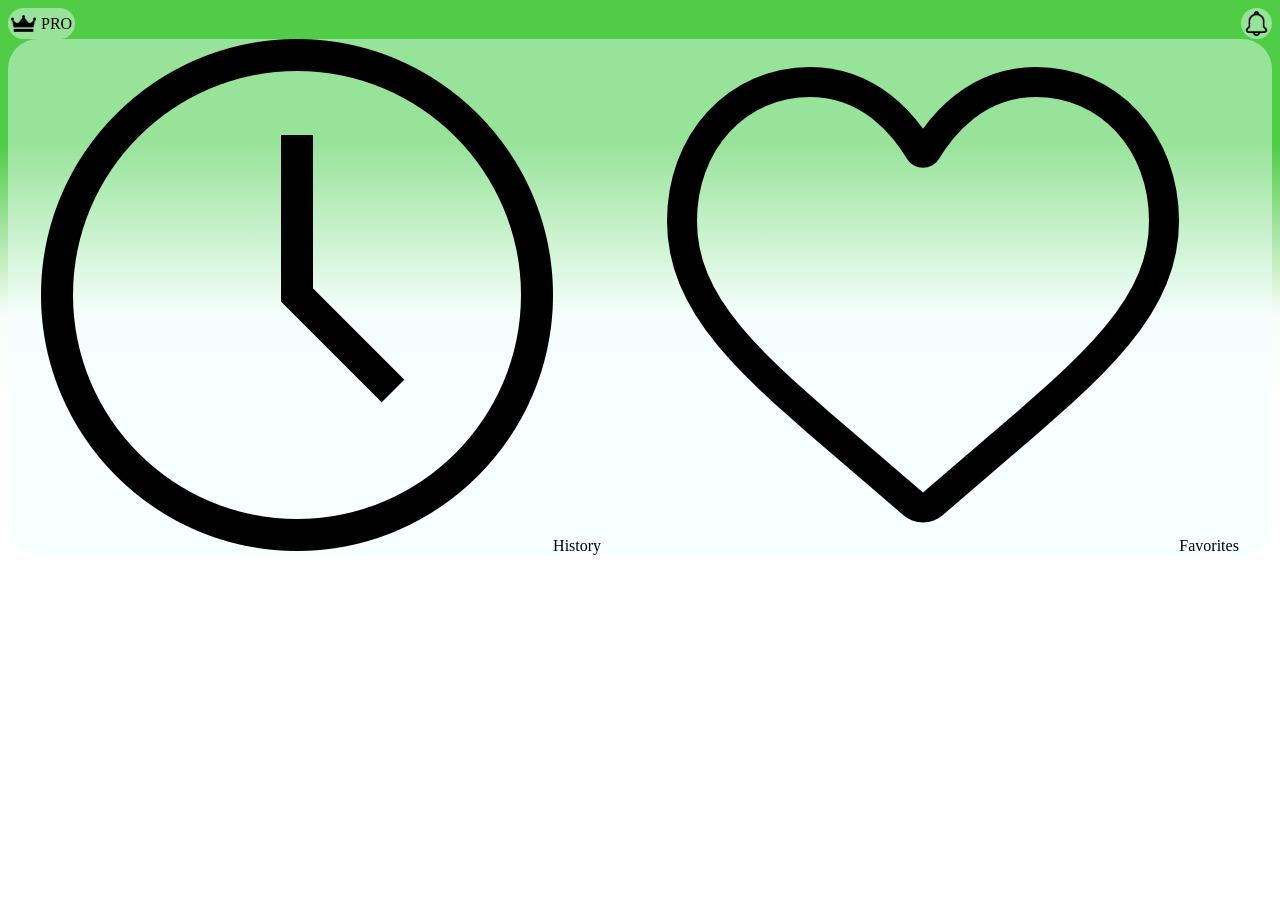
==== index.html @ c2fe0340 "everything" ====
<html lang="nb">
  <head>
    <meta charset="UTF-8" />
    <meta name="viewport" content="width=device-width, initial-scale=1.0" />
    <title>Scanner Landing Page</title>
    <link rel="stylesheet" href="./css/style.css" />
  </head>
  <body class="Gradient">
    <div class="NavBar">
      <div class="NavElement"><img src="./img/crown.png" alt="crown" /> <p>PRO</p></div>
      <div class="NavElement"><img src="./img/bell.png" alt="bell" /></div>
    </div>
    
    <div class="Toggles">
        <div class="History"><img src="./img/clock.png" alt="clock">History</div>
        <div class="Favorites"><img src="./img/heart.png" alt="heart">Favorites</div>
    </div>
  </body>
</html>
---- css/style.css ----
.Gradient {
  background: #50cc47;
  background: linear-gradient(
    180deg,
    rgba(80, 204, 71, 1) 0%,
    rgba(80, 204, 71, 1) 16%,
    rgba(80, 204, 71, 0.04) 35%,
    rgba(80, 204, 71, 0) 46%
  );
}

.Toggles {
    display: flex;
    justify-content: space-around;
    background-color: rgba(240, 255, 255, 0.45);
    border-radius: 30px;
}

.NavBar {
  display: flex;
  justify-content: space-between;
}

.NavElement {
    gap: 5px;
    padding: 3px;
    display: flex;
    align-items: center;
    border-radius: 20px;
    column-gap: 5px;
    border: 1px, black;
    background-color: rgba(240, 255, 255, 0.45);
}

.NavElement p {
    margin: 0;
}

.NavElement img {
    width: 25px;
}

@media screen and (max-width: 440px) {
}
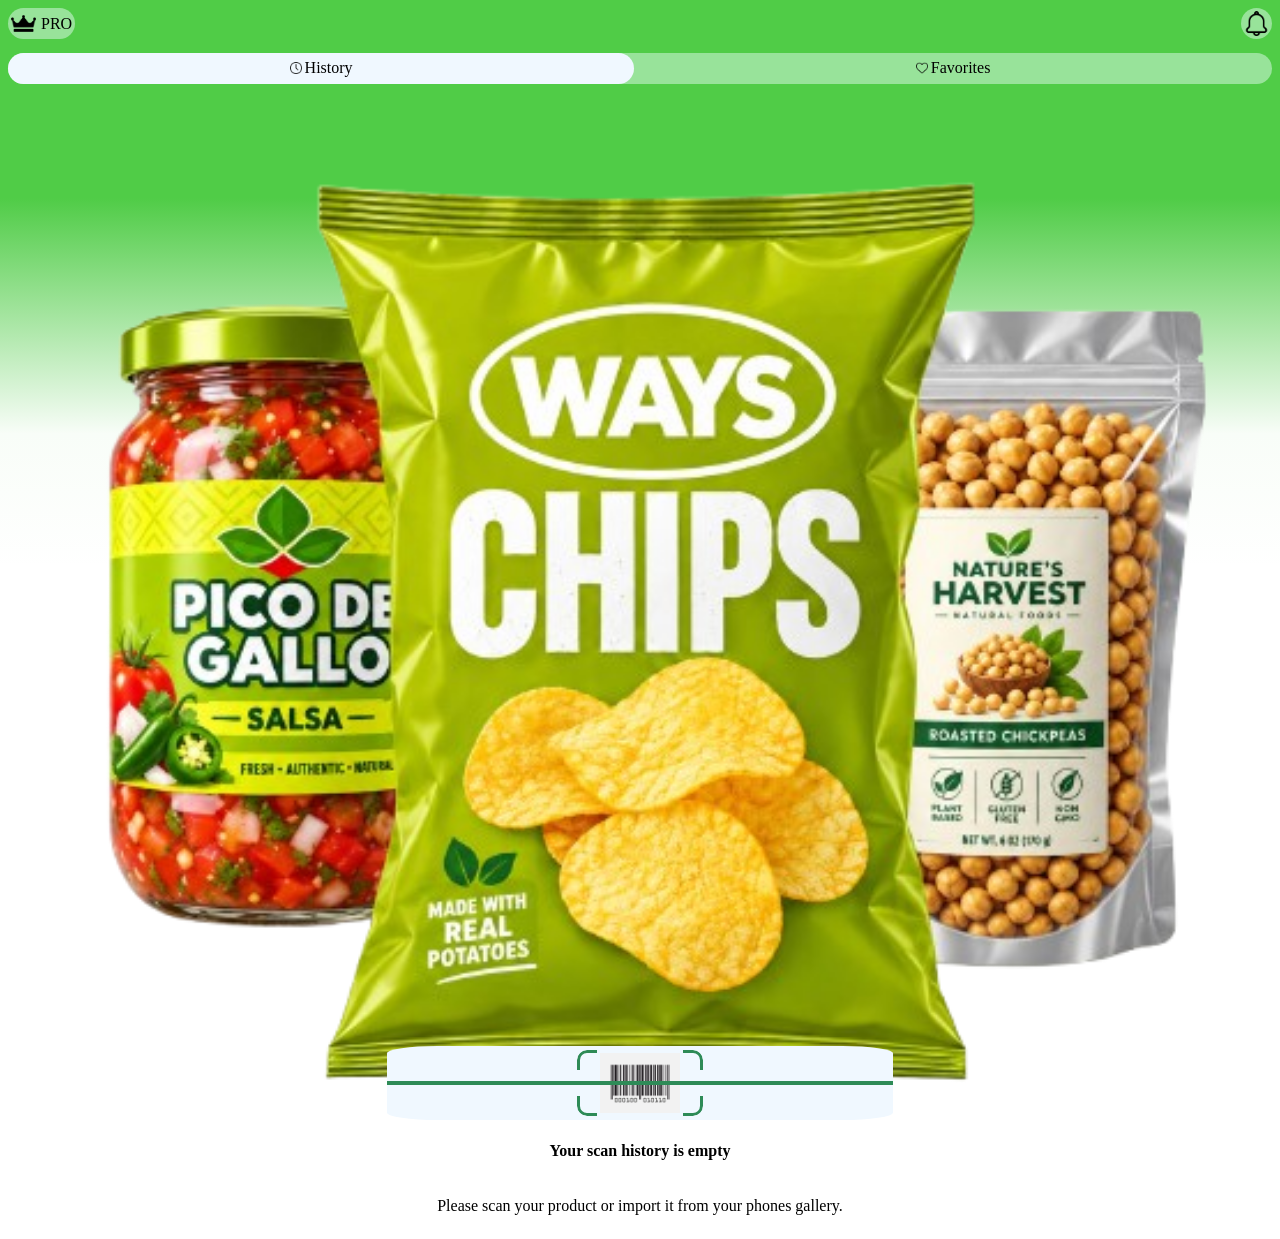
==== commit d9770971: "feat: barcode, main pic, navbar" ====
--- a/index.html
+++ b/index.html
@@ -7,13 +7,34 @@
   </head>
   <body class="Gradient">
     <div class="NavBar">
-      <div class="NavElement"><img src="./img/crown.png" alt="crown" /> <p>PRO</p></div>
+      <div class="NavElement">
+        <img src="./img/crown.png" alt="crown" />
+        <p>PRO</p>
+      </div>
       <div class="NavElement"><img src="./img/bell.png" alt="bell" /></div>
     </div>
-    
+
     <div class="Toggles">
-        <div class="History"><img src="./img/clock.png" alt="clock">History</div>
-        <div class="Favorites"><img src="./img/heart.png" alt="heart">Favorites</div>
+      <div class="History">
+        <img src="./img/clock.png" alt="clock" />
+        <p>History</p>
+      </div>
+      <div class="Favorites">
+        <img src="./img/heart.png" alt="heart" />
+        <p>Favorites</p>
+      </div>
+    </div>
+
+    <div class="YummyPicture">
+      <img src="./img/chips.png" alt="chips" />
+      <div class="Barcode"><img src="./img/barcode.png" alt="barcode" /></div>
+    </div>
+
+    <div class="InfoBox">
+      <div class="Info">
+        <h4>Your scan history is empty</h4>
+        <p>Please scan your product or import it from your phones gallery.</p>
+      </div>
     </div>
   </body>
 </html>
--- a/css/style.css
+++ b/css/style.css
@@ -1,20 +1,23 @@
 .Gradient {
-  background: #50cc47;
-  background: linear-gradient(
-    180deg,
-    rgba(80, 204, 71, 1) 0%,
-    rgba(80, 204, 71, 1) 16%,
-    rgba(80, 204, 71, 0.04) 35%,
-    rgba(80, 204, 71, 0) 46%
-  );
+    background: #50cc47;
+    background: linear-gradient(
+        180deg,
+        rgba(80, 204, 71, 1) 0%,
+        rgba(80, 204, 71, 1) 16%,
+        rgba(80, 204, 71, 0.04) 35%,
+        rgba(80, 204, 71, 0) 46%
+    );
 }
 
 .Toggles {
+    margin-top: 14px;
     display: flex;
     justify-content: space-around;
     background-color: rgba(240, 255, 255, 0.45);
     border-radius: 30px;
+    height: 3.5%;
 }
+
 
 .NavBar {
   display: flex;
@@ -32,13 +35,106 @@
     background-color: rgba(240, 255, 255, 0.45);
 }
 
+.History {
+    display: flex;
+    justify-content: center;
+    align-items: center;
+    gap: 3px;
+    background-color: aliceblue;
+    border-radius: 30px;
+    flex-grow: 1;
+}
+
+.Barcode {
+    display: flex;
+    justify-content: center;
+    background-color: aliceblue;
+    border-radius: 10%;
+    position: relative;
+    margin-top: -100px;
+    z-index: 2;
+    width: 40%;
+    padding-top: 4px;
+    padding-bottom: 4px;
+}
+
+.Favorites {
+    display: flex;
+    justify-content: center;
+    align-items: center;
+    gap: 3px;
+    flex-grow: 1;
+}
+
+.InfoBox {
+    display: flex;
+    flex-direction: column;
+    align-items: center;
+}
+
+.Info {
+    display: flex;
+    flex-direction: column;
+    align-items: center;
+    width: 60%;
+}
+
 .NavElement p {
     margin: 0;
 }
 
+.Favorites img, .History img { 
+    object-fit: contain;
+    width: 12px;
+}
 .NavElement img {
     width: 25px;
 }
 
+.YummyPicture {
+    margin-top: 13px;
+    display: flex;
+    align-items: center;
+    flex-direction: column;
+}
+
+.YummyPicture img {
+    object-fit: contain;
+    width: 100%;
+}
+
+/* Source: https://css-shape.com/corner-only/ */
+/* Jeg hadde tenkt å bare ta skjermbilde av barcoden */
+.Barcode img {
+    display: block;
+    padding-left: 20px;
+    padding-right: 20px;
+    height: 60px;
+    width: 80px;
+    --s: 20px; /* size of the corners */
+    border: 3px, rgb(46, 139, 87), solid;
+    border-radius: 10px;
+    background: #f2f2f2 content-box;
+    mask: 
+        conic-gradient(#000 0 0) content-box,
+        conic-gradient(at var(--s) var(--s),#0000 75%,#000 0) 
+        0 0/calc(100% - var(--s)) calc(100% - var(--s));
+}
+
+/* After er bra når du skal adde styling til et element uten å lage en HTML element */
+.Barcode::after {
+  content: "";
+  position: absolute;
+  top: 50%;
+  left: 0;
+  width: 100%;
+  height: 4px;
+  background-color: rgb(46, 139, 87);
+  transform: translateY(-50%);
+  transform-origin: center;
+  pointer-events: none; 
+}
+
+
 @media screen and (max-width: 440px) {
 }
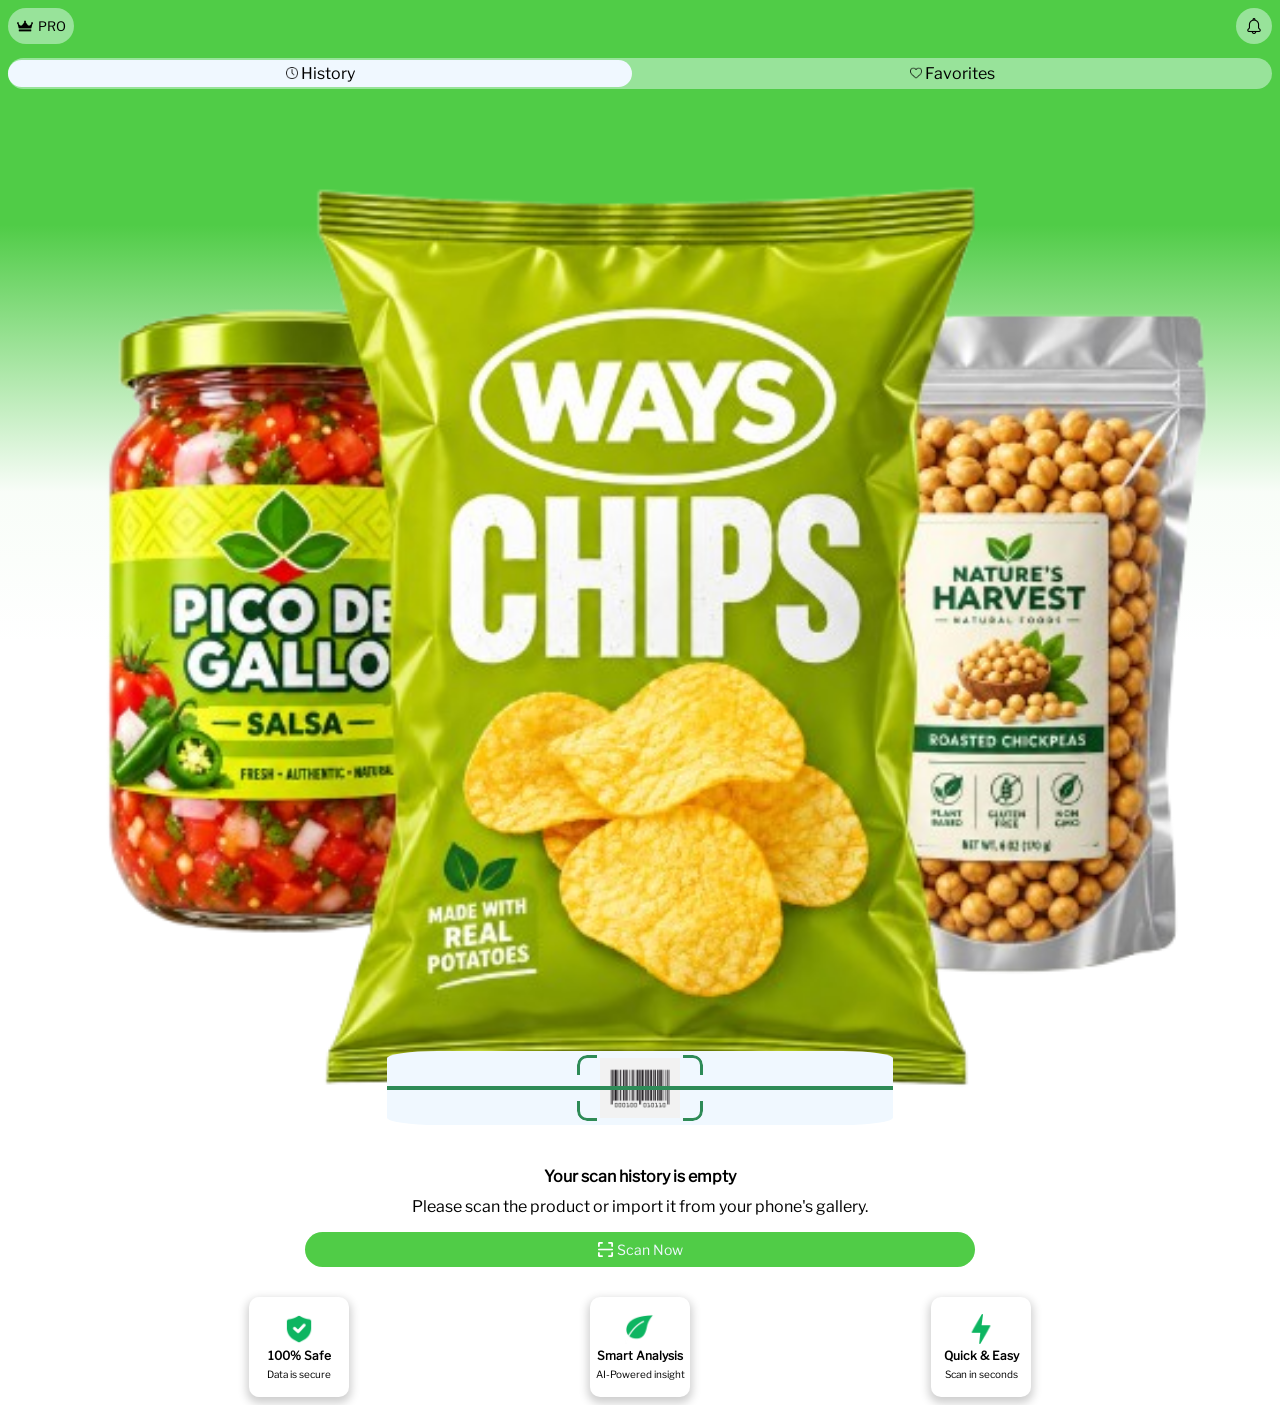
==== commit d41ab12b: "feat: font, cornerbox, cards, scan" ====
--- a/index.html
+++ b/index.html
@@ -11,7 +11,7 @@
         <img src="./img/crown.png" alt="crown" />
         <p>PRO</p>
       </div>
-      <div class="NavElement"><img src="./img/bell.png" alt="bell" /></div>
+      <div class="BellIcon"><img src="./img/bell.png" alt="bell" /></div>
     </div>
 
     <div class="Toggles">
@@ -33,8 +33,30 @@
     <div class="InfoBox">
       <div class="Info">
         <h4>Your scan history is empty</h4>
-        <p>Please scan your product or import it from your phones gallery.</p>
+        <p>Please scan the product or import it from your phone's gallery.</p>
+      </div>
+
+      <div class="ScanBox">
+        <img src="./img/scan.png" alt="">
+        <p>Scan Now</p>
       </div>
     </div>
+          <div class="CardContainer">
+            <div class="Card">
+                <img src="./img/insurance.png" alt="">
+                <h3>100% Safe</h3>
+                <p>Data is secure</p>
+            </div>
+            <div class="Card">
+                <img src="./img/leaf.png" alt="">
+                <h3>Smart Analysis</h3>
+                <p>AI-Powered insight</p>
+            </div>
+            <div class="Card">
+                <img src="./img/flash.png" alt="">
+                <h3>Quick & Easy</h3>
+                <p>Scan in seconds</p>
+            </div>
+      </div>
   </body>
 </html>
--- a/css/style.css
+++ b/css/style.css
@@ -13,6 +13,7 @@
     margin-top: 14px;
     display: flex;
     justify-content: space-around;
+    align-items: center;
     background-color: rgba(240, 255, 255, 0.45);
     border-radius: 30px;
     height: 3.5%;
@@ -27,15 +28,30 @@
 .NavElement {
     gap: 5px;
     padding: 3px;
-    display: flex;
+    height: 30px;
+    width: 60px;
+    display: flex;
+    justify-content: center;
     align-items: center;
     border-radius: 20px;
-    column-gap: 5px;
     border: 1px, black;
     background-color: rgba(240, 255, 255, 0.45);
 }
 
+.BellIcon {
+    gap: 5px;
+    padding: 3px;
+    display: flex;
+    justify-content: center;
+    width: 30px;
+    height: 30px;
+    border-radius: 20px;
+    border: 1px, black;
+    background-color: rgba(240, 255, 255, 0.45);
+}
+
 .History {
+    height: 90%;
     display: flex;
     justify-content: center;
     align-items: center;
@@ -62,11 +78,13 @@
     display: flex;
     justify-content: center;
     align-items: center;
+    height: 90%;
     gap: 3px;
     flex-grow: 1;
 }
 
 .InfoBox {
+    margin-top: 20px;
     display: flex;
     flex-direction: column;
     align-items: center;
@@ -76,19 +94,68 @@
     display: flex;
     flex-direction: column;
     align-items: center;
-    width: 60%;
+    width: 70%;
+}
+
+.CardContainer {
+    margin-top: 30px;
+    display: flex;
+    justify-content: space-evenly;
+}
+
+.Card {
+    display: flex;
+    justify-content: center;
+    align-items: center;
+    flex-direction: column;
+    gap: 4.5px;
+    width: 100px;
+    height: 100px;
+    border-radius: 10px;
+    background-color: #ffffff;
+    box-shadow: 0px 4px 10px 2px rgba(0, 0, 0, 0.2);
+}
+
+.Card img {
+    width: 30px;
+    object-fit: contain;
+}
+
+.Card h3 {
+    font-size: 12px;
+    margin: 0;
+}
+
+.Card p {
+    margin: 0;
+    font-size: 10px;
+}
+
+.info p {
+    margin-top: -10px;
+    text-align: center;
+}
+
+.Favorites img, .History img { 
+    object-fit: contain;
+    width: 12px;
+}
+
+.Favorites p, .History p { 
+    font-weight: 500;
+}
+.NavElement img {
+    width: 16px;
+    object-fit: contain;
 }
 
 .NavElement p {
-    margin: 0;
-}
-
-.Favorites img, .History img { 
-    object-fit: contain;
-    width: 12px;
-}
-.NavElement img {
-    width: 25px;
+    font-size: 13px;
+}
+
+.BellIcon img {
+    width: 16px;
+    object-fit: contain;
 }
 
 .YummyPicture {
@@ -102,6 +169,28 @@
     object-fit: contain;
     width: 100%;
 }
+
+.ScanBox {
+    display: flex;
+    justify-content: center;
+    align-items: center;
+    gap: 3px;
+    width: 53%;
+    background-color: #50cc47;
+    border-radius: 20px;
+    height: 35px;
+}
+
+.ScanBox p {
+    font-size: 14px;
+    color: aliceblue;
+}
+
+.ScanBox img {
+    object-fit: contain;
+    width: 17px;
+}
+
 
 /* Source: https://css-shape.com/corner-only/ */
 /* Jeg hadde tenkt å bare ta skjermbilde av barcoden */
@@ -135,6 +224,21 @@
   pointer-events: none; 
 }
 
-
+p {
+  font-family: "Libre Franklin";
+}
+
+h3,h4 {
+    font-family: "Libre Franklin";
+    font-weight: 700;
+}
 @media screen and (max-width: 440px) {
 }
+
+@font-face {
+  font-family: "Libre Franklin";
+  src: url("../font/LibreFranklin.ttf") format("truetype");
+  font-weight: normal;
+  font-style: normal;
+  font-display: swap;
+}
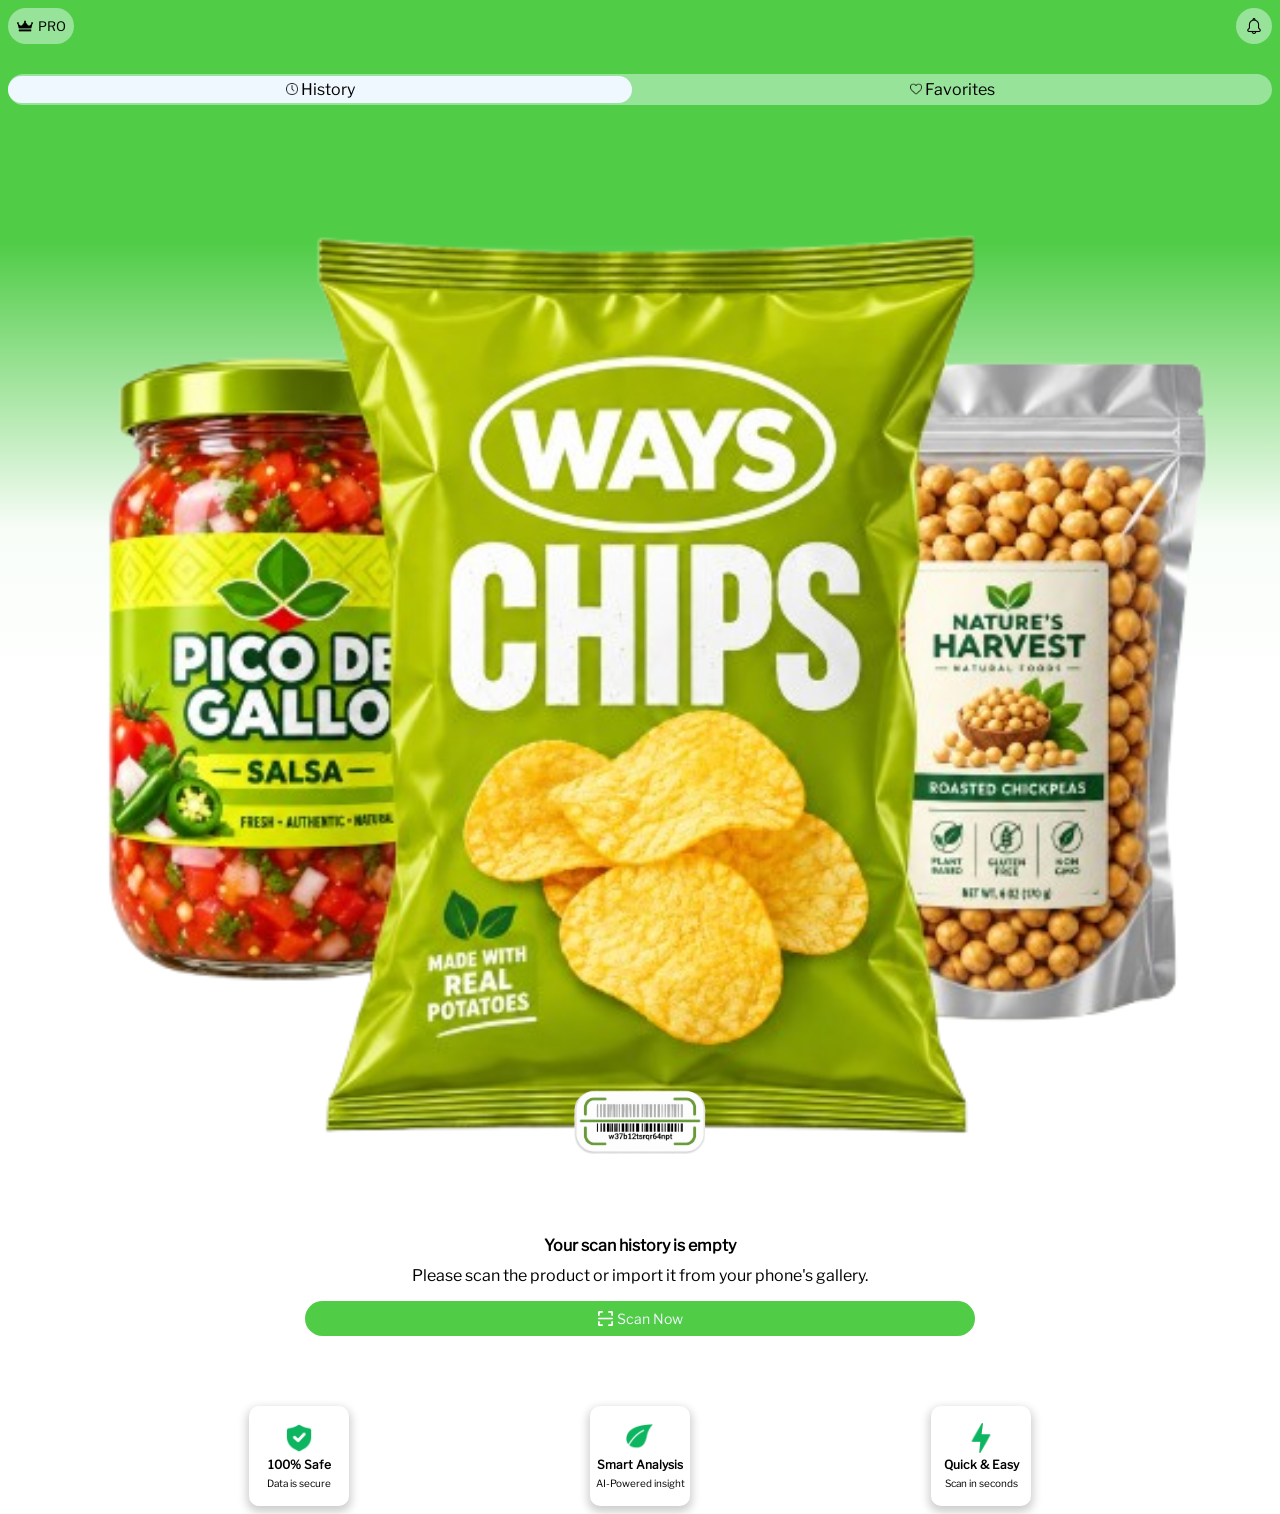
==== commit f7d3fcb9: "organize css" ====
--- a/index.html
+++ b/index.html
@@ -7,7 +7,7 @@
   </head>
   <body class="Gradient">
     <div class="NavBar">
-      <div class="NavElement">
+      <div class="Pro">
         <img src="./img/crown.png" alt="crown" />
         <p>PRO</p>
       </div>
--- a/css/style.css
+++ b/css/style.css
@@ -9,15 +9,6 @@
     );
 }
 
-.Toggles {
-    margin-top: 14px;
-    display: flex;
-    justify-content: space-around;
-    align-items: center;
-    background-color: rgba(240, 255, 255, 0.45);
-    border-radius: 30px;
-    height: 3.5%;
-}
 
 
 .NavBar {
@@ -25,7 +16,7 @@
   justify-content: space-between;
 }
 
-.NavElement {
+.Pro {
     gap: 5px;
     padding: 3px;
     height: 30px;
@@ -37,6 +28,13 @@
     border: 1px, black;
     background-color: rgba(240, 255, 255, 0.45);
 }
+.Pro img {
+    width: 16px;
+    object-fit: contain;
+}
+.Pro p {
+    font-size: 13px;
+}
 
 .BellIcon {
     gap: 5px;
@@ -50,41 +48,70 @@
     background-color: rgba(240, 255, 255, 0.45);
 }
 
+.BellIcon img {
+    width: 16px;
+    object-fit: contain;
+}
+
+.Toggles {
+    margin-top: 30px;
+    display: flex;
+    justify-content: space-around;
+    align-items: center;
+    background-color: rgba(240, 255, 255, 0.45);
+    border-radius: 30px;
+    height: 3.5%;
+}
+
+.History, .Favorites {
+    height: 90%;
+    display: flex;
+    justify-content: center;
+    align-items: center;
+    gap: 3px;
+    flex-grow: 1;
+}
+
+.Favorites img, .History img { 
+    object-fit: contain;
+    width: 12px;
+}
+
+.Favorites p, .History p { 
+    font-weight: 500;
+}
+
 .History {
-    height: 90%;
-    display: flex;
-    justify-content: center;
-    align-items: center;
-    gap: 3px;
     background-color: aliceblue;
     border-radius: 30px;
-    flex-grow: 1;
+}
+
+.YummyPicture {
+    margin-top: 45px;
+    display: flex;
+    align-items: center;
+    flex-direction: column;
+}
+
+.YummyPicture img {
+    object-fit: contain;
+    width: 100%;
 }
 
 .Barcode {
     display: flex;
     justify-content: center;
-    background-color: aliceblue;
-    border-radius: 10%;
-    position: relative;
-    margin-top: -100px;
+    margin-top: -120px;
     z-index: 2;
-    width: 40%;
-    padding-top: 4px;
-    padding-bottom: 4px;
-}
-
-.Favorites {
-    display: flex;
-    justify-content: center;
-    align-items: center;
-    height: 90%;
-    gap: 3px;
-    flex-grow: 1;
+}
+
+.Barcode img {
+    width: 170px;
+    object-fit: contain;
 }
 
 .InfoBox {
-    margin-top: 20px;
+    margin-top: 50px;
     display: flex;
     flex-direction: column;
     align-items: center;
@@ -97,8 +124,13 @@
     width: 70%;
 }
 
+.Info p {
+    margin-top: -10px;
+    text-align: center;
+}
+
 .CardContainer {
-    margin-top: 30px;
+    margin-top: 70px;
     display: flex;
     justify-content: space-evenly;
 }
@@ -131,43 +163,16 @@
     font-size: 10px;
 }
 
-.info p {
-    margin-top: -10px;
-    text-align: center;
-}
-
-.Favorites img, .History img { 
-    object-fit: contain;
-    width: 12px;
-}
-
-.Favorites p, .History p { 
-    font-weight: 500;
-}
-.NavElement img {
-    width: 16px;
-    object-fit: contain;
-}
-
-.NavElement p {
-    font-size: 13px;
-}
-
-.BellIcon img {
-    width: 16px;
-    object-fit: contain;
-}
-
-.YummyPicture {
-    margin-top: 13px;
-    display: flex;
-    align-items: center;
-    flex-direction: column;
-}
-
-.YummyPicture img {
-    object-fit: contain;
-    width: 100%;
+.ProductInfo {
+    display: flex;
+    justify-content: center;
+}
+
+.ProductBox {
+    height: 60px;
+    width: 200px;
+    border-radius: 10px;
+    background-color: rgba(240, 255, 255, 0.45);
 }
 
 .ScanBox {
@@ -192,37 +197,6 @@
 }
 
 
-/* Source: https://css-shape.com/corner-only/ */
-/* Jeg hadde tenkt å bare ta skjermbilde av barcoden */
-.Barcode img {
-    display: block;
-    padding-left: 20px;
-    padding-right: 20px;
-    height: 60px;
-    width: 80px;
-    --s: 20px; /* size of the corners */
-    border: 3px, rgb(46, 139, 87), solid;
-    border-radius: 10px;
-    background: #f2f2f2 content-box;
-    mask: 
-        conic-gradient(#000 0 0) content-box,
-        conic-gradient(at var(--s) var(--s),#0000 75%,#000 0) 
-        0 0/calc(100% - var(--s)) calc(100% - var(--s));
-}
-
-/* After er bra når du skal adde styling til et element uten å lage en HTML element */
-.Barcode::after {
-  content: "";
-  position: absolute;
-  top: 50%;
-  left: 0;
-  width: 100%;
-  height: 4px;
-  background-color: rgb(46, 139, 87);
-  transform: translateY(-50%);
-  transform-origin: center;
-  pointer-events: none; 
-}
 
 p {
   font-family: "Libre Franklin";
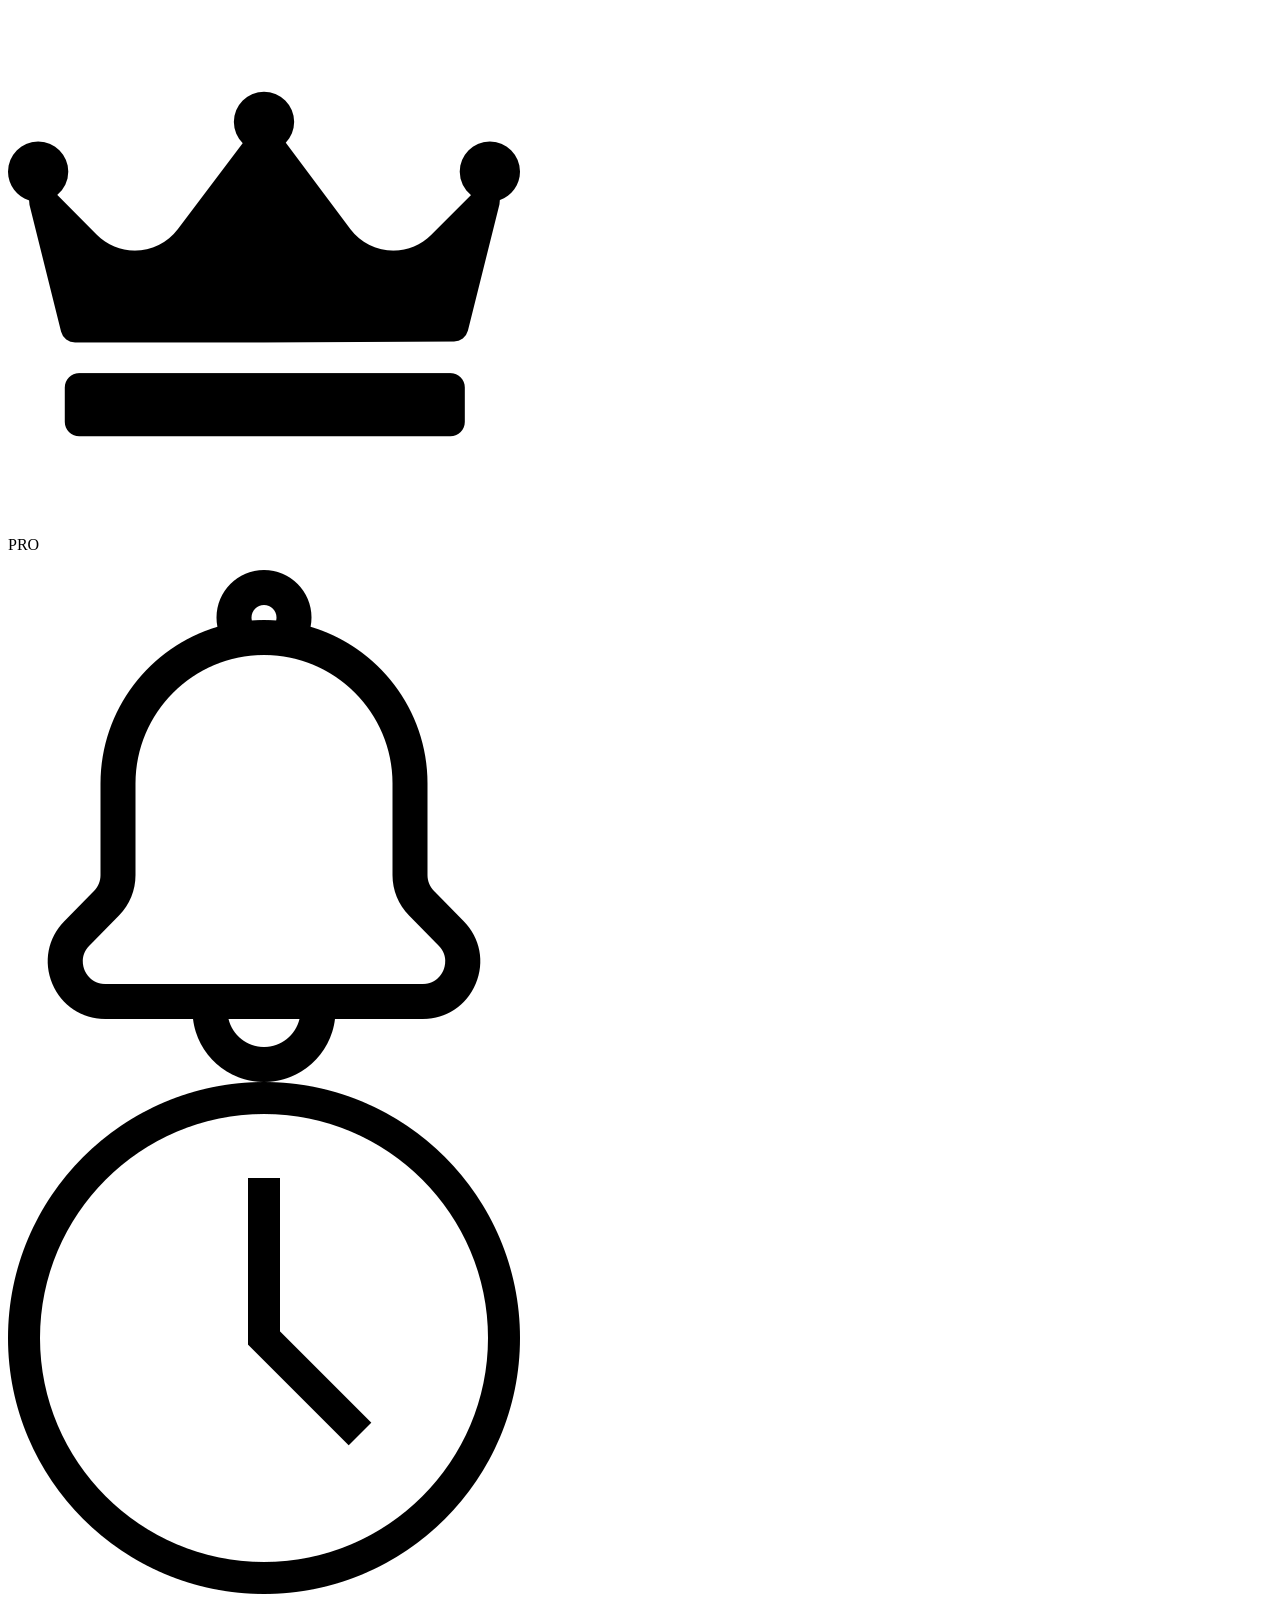
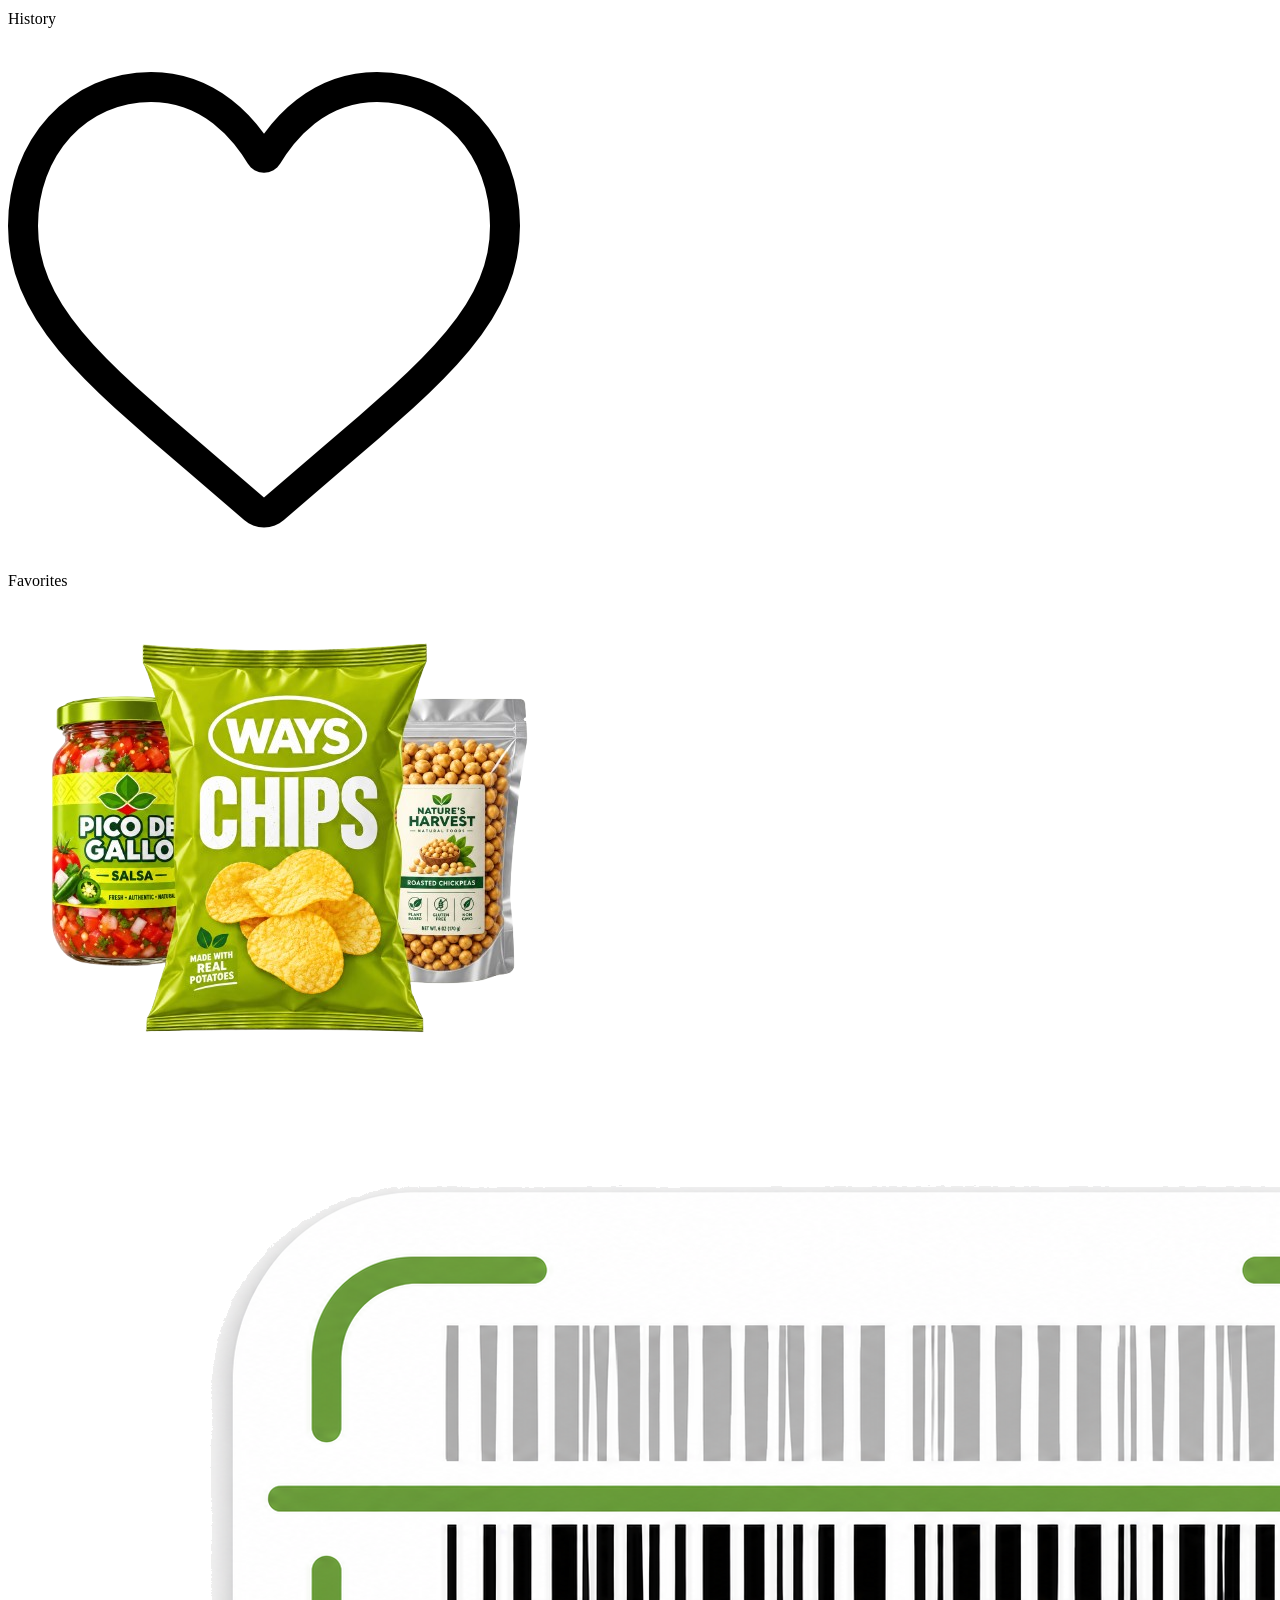
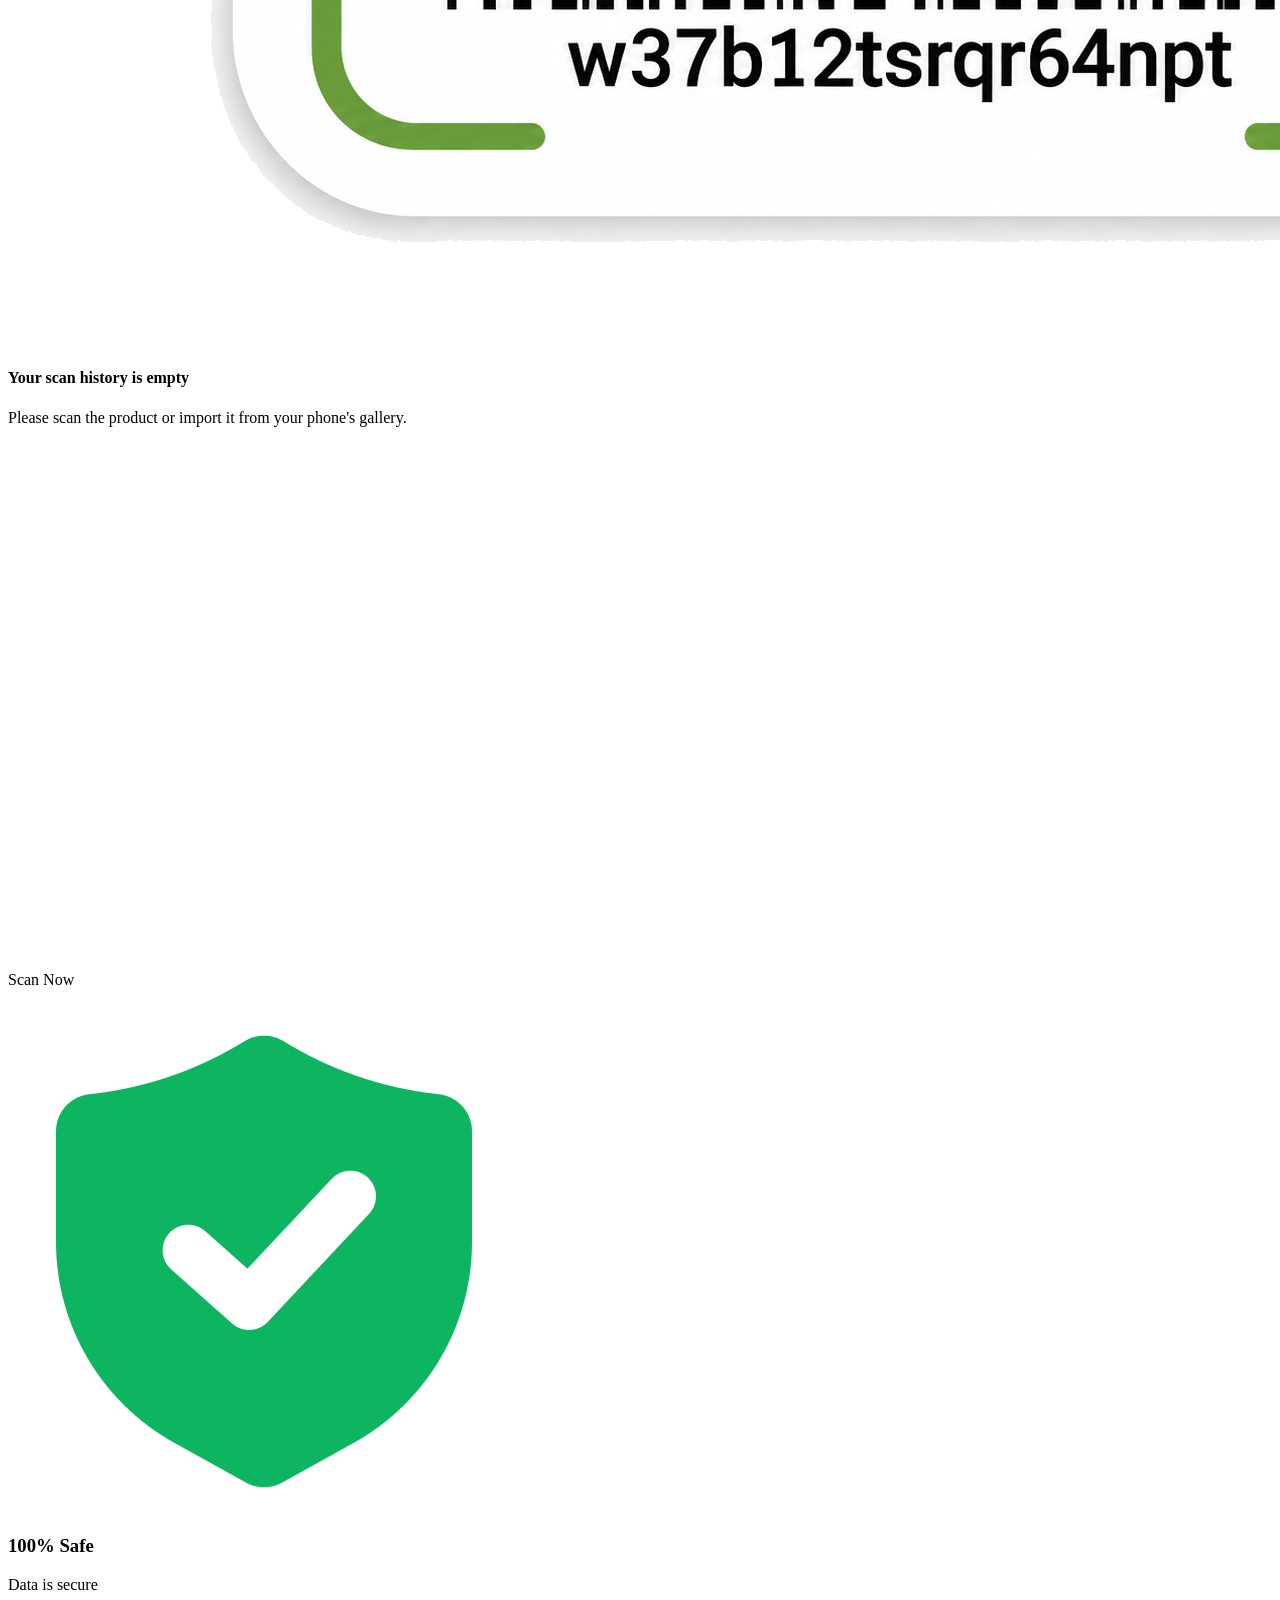
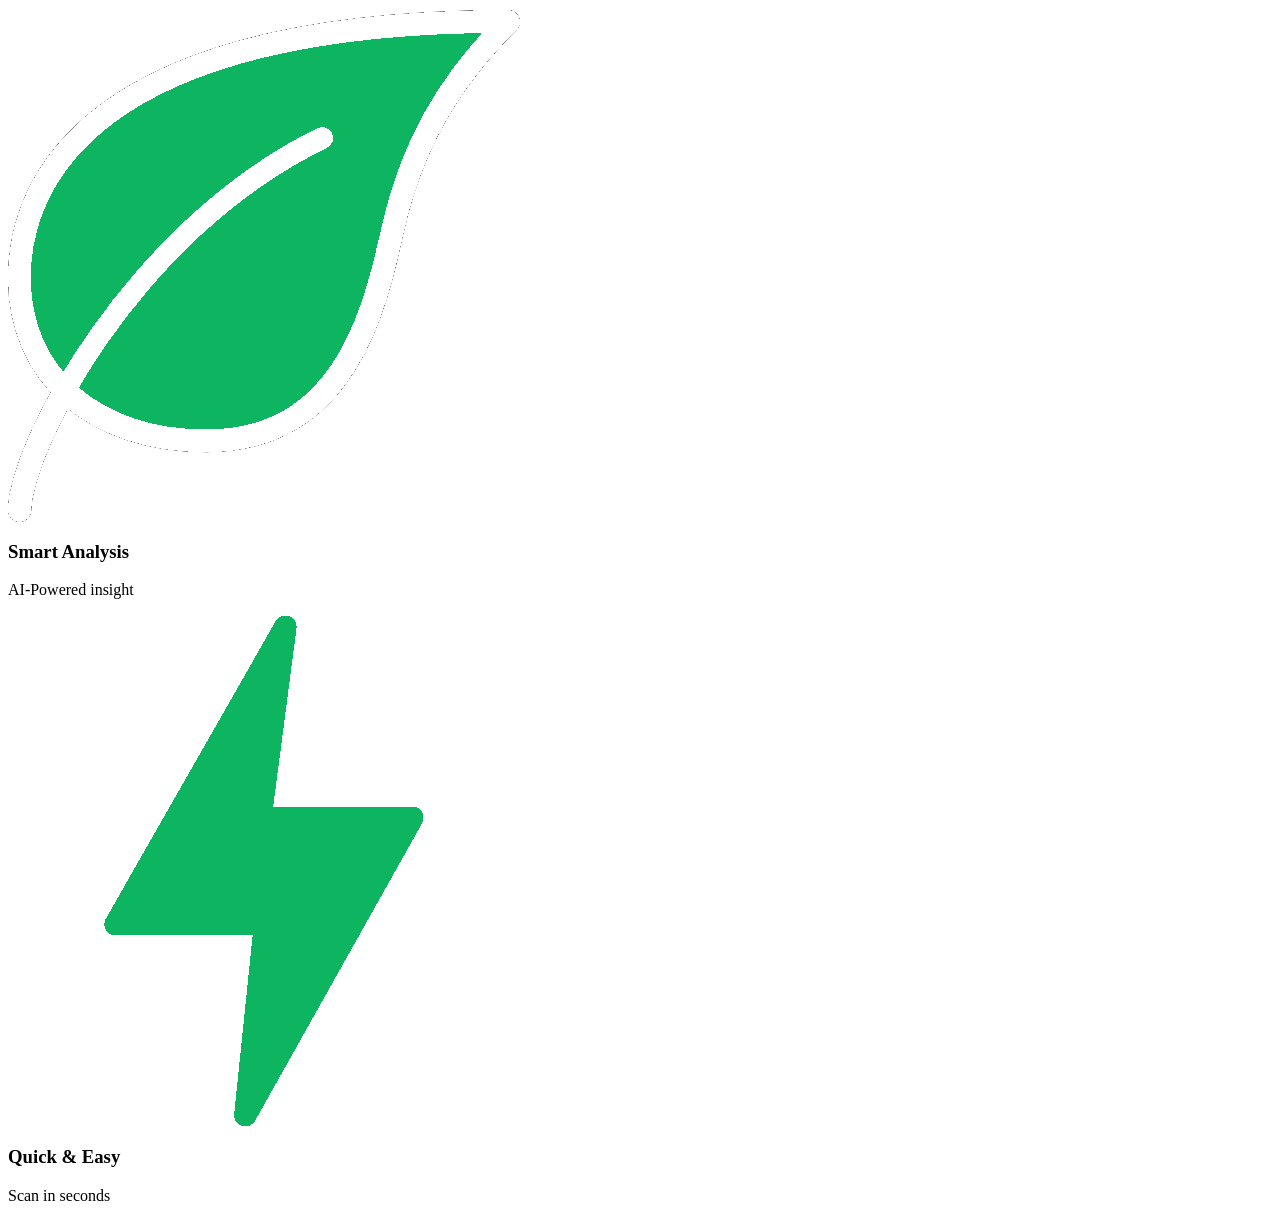
==== commit e36b17d0: "feat: second page" ====
--- a/index.html
+++ b/index.html
@@ -37,26 +37,26 @@
       </div>
 
       <div class="ScanBox">
-        <img src="./img/scan.png" alt="">
+        <img src="./img/scan.png" alt="" />
         <p>Scan Now</p>
       </div>
     </div>
-          <div class="CardContainer">
-            <div class="Card">
-                <img src="./img/insurance.png" alt="">
-                <h3>100% Safe</h3>
-                <p>Data is secure</p>
-            </div>
-            <div class="Card">
-                <img src="./img/leaf.png" alt="">
-                <h3>Smart Analysis</h3>
-                <p>AI-Powered insight</p>
-            </div>
-            <div class="Card">
-                <img src="./img/flash.png" alt="">
-                <h3>Quick & Easy</h3>
-                <p>Scan in seconds</p>
-            </div>
+    <div class="CardContainer">
+      <div class="Card">
+        <img src="./img/insurance.png" alt="" />
+        <h3>100% Safe</h3>
+        <p>Data is secure</p>
       </div>
+      <div class="Card">
+        <img src="./img/leaf.png" alt="" />
+        <h3>Smart Analysis</h3>
+        <p>AI-Powered insight</p>
+      </div>
+      <div class="Card">
+        <img src="./img/flash.png" alt="" />
+        <h3>Quick & Easy</h3>
+        <p>Scan in seconds</p>
+      </div>
+    </div>
   </body>
 </html>
--- a/css/style.css
+++ b/css/style.css
@@ -1,4 +1,6 @@
-.Gradient {
+
+@media screen and (max-width: 440px) {
+    .Gradient {
     background: #50cc47;
     background: linear-gradient(
         180deg,
@@ -68,22 +70,19 @@
     display: flex;
     justify-content: center;
     align-items: center;
-    gap: 3px;
+    gap: 7px;
     flex-grow: 1;
 }
 
-.Favorites img, .History img { 
-    object-fit: contain;
-    width: 12px;
-}
-
-.Favorites p, .History p { 
-    font-weight: 500;
-}
 
 .History {
     background-color: aliceblue;
     border-radius: 30px;
+}
+
+.History img, .Favorites img {
+    width: 17px;
+    object-fit: contain;
 }
 
 .YummyPicture {
@@ -163,16 +162,96 @@
     font-size: 10px;
 }
 
-.ProductInfo {
-    display: flex;
-    justify-content: center;
-}
-
-.ProductBox {
-    height: 60px;
-    width: 200px;
+.ProductContainer {
+    display: flex;
+    justify-content: center;
+}
+
+.ProductMain {
+    display: flex;
+    align-items: center;
+    height: 100px;
+    width: 310px;
     border-radius: 10px;
     background-color: rgba(240, 255, 255, 0.45);
+}
+
+.ProductImageContainer {
+    display: flex;
+    align-items: center;
+    justify-content: center;
+    flex-grow: 4;
+}
+
+.ProductInfoContainer {
+    display: flex;
+    flex-direction: column;
+    align-items: center;
+    flex-grow: 6;
+}
+
+.ProductTitle {
+    display: flex;
+    justify-content: center;
+}
+
+.ProductTitle p {
+    font-size: 15px;
+    font-weight: bold;
+}
+
+.ProductRatingMain {
+    width: 100%;
+    margin-left: 40px;
+    gap: 8px;
+    display: flex;
+    align-items: center;
+    justify-content: flex-start
+}
+
+.ProductRatingMain p {
+    margin: 0;
+    font-size: 15px;
+    font-weight: 700;
+    color: #FA3E00;
+}
+
+.ProductRating {
+    display: flex;
+    justify-content: center;
+    align-items: center;
+    background-color: #FA3E00;
+    width: 75px;
+    height: 35px;
+    border-radius: 15px;
+}
+
+.ProductRating p {
+    color: #ffffff;
+    font-size: 15px;
+    font-weight: 100;
+}
+
+.ProductImage {
+    display: flex;
+    align-items: center;
+    justify-content: center;
+    width: 70px;
+    height: 70px;
+    border-radius: 10px;
+    background-color: #ffffff;
+}
+
+.ProductImage img {
+    width: 60px;
+    object-fit: contain;
+}
+
+.Offer {
+    background-color: rgba(240, 248, 255, 0.669);
+    /* width: 300px; */
+    height: 40px;
+    border-radius: 30px;
 }
 
 .ScanBox {
@@ -206,7 +285,6 @@
     font-family: "Libre Franklin";
     font-weight: 700;
 }
-@media screen and (max-width: 440px) {
 }
 
 @font-face {
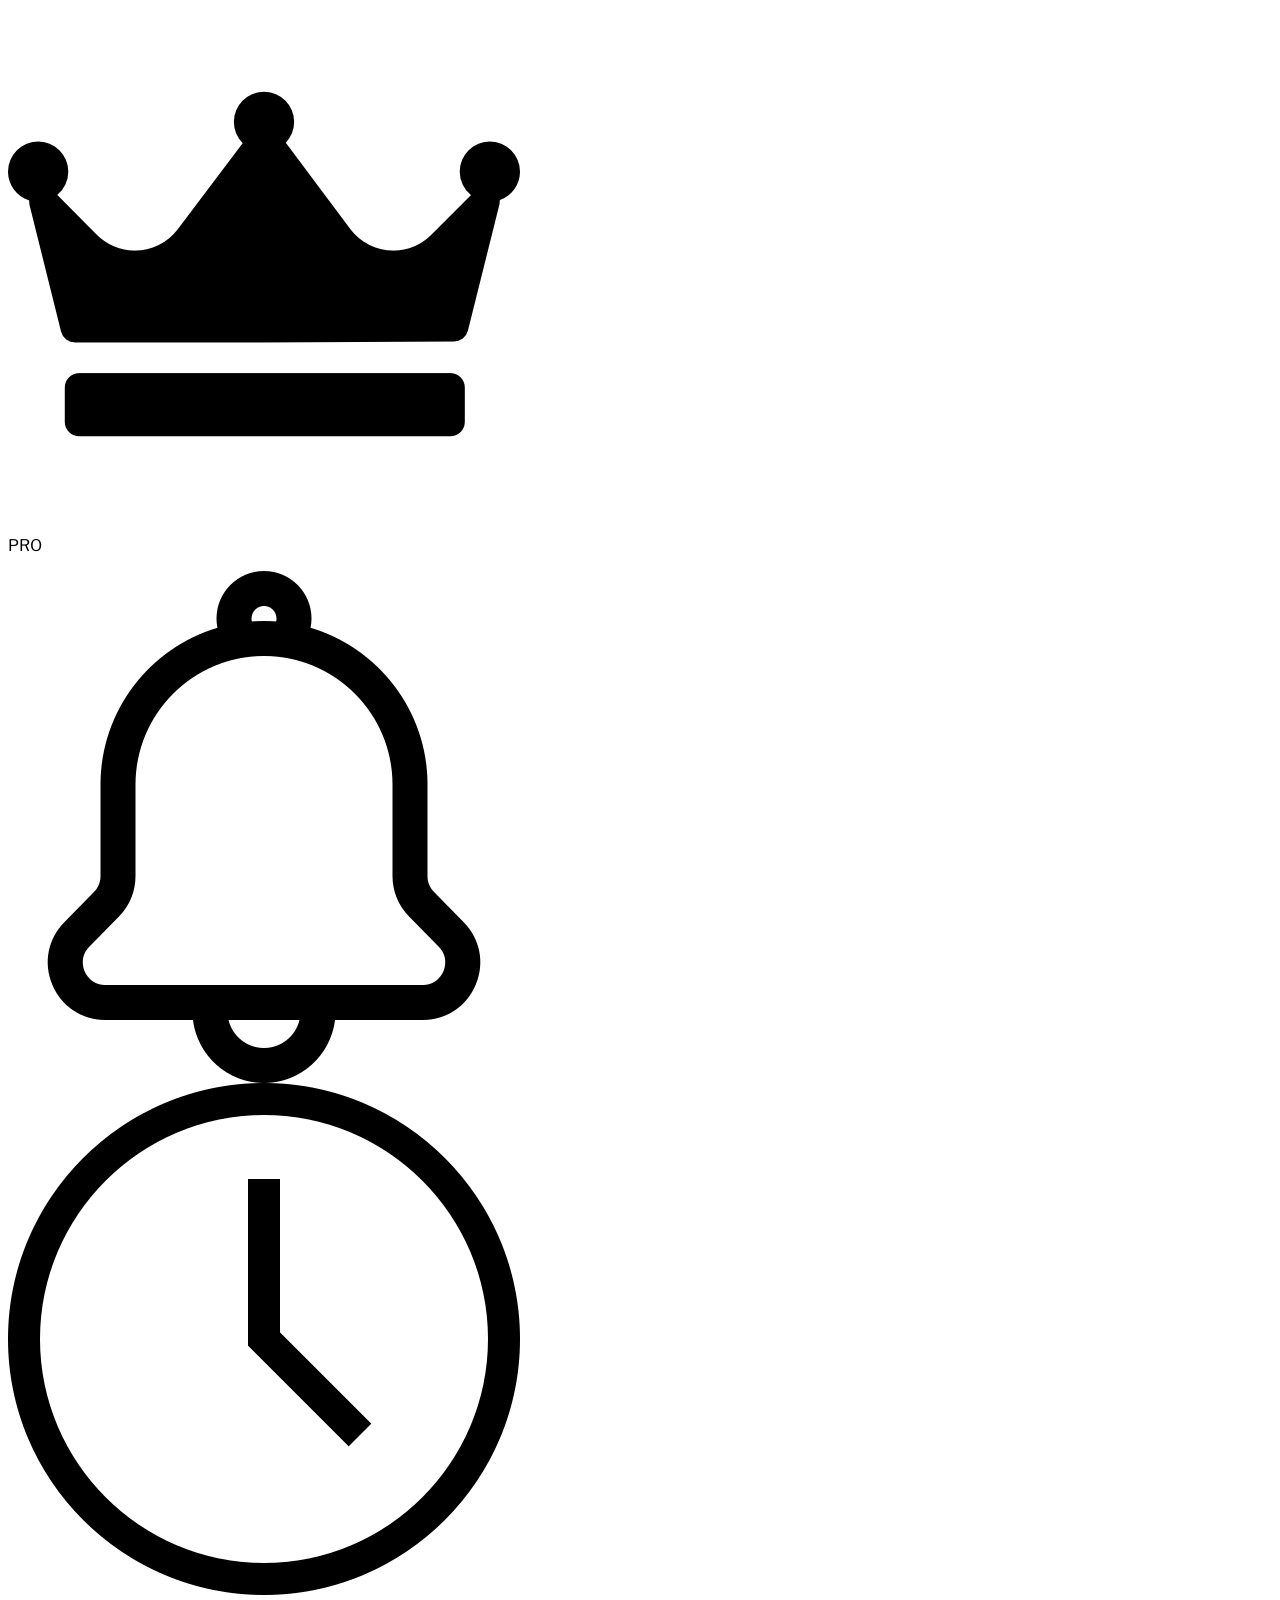
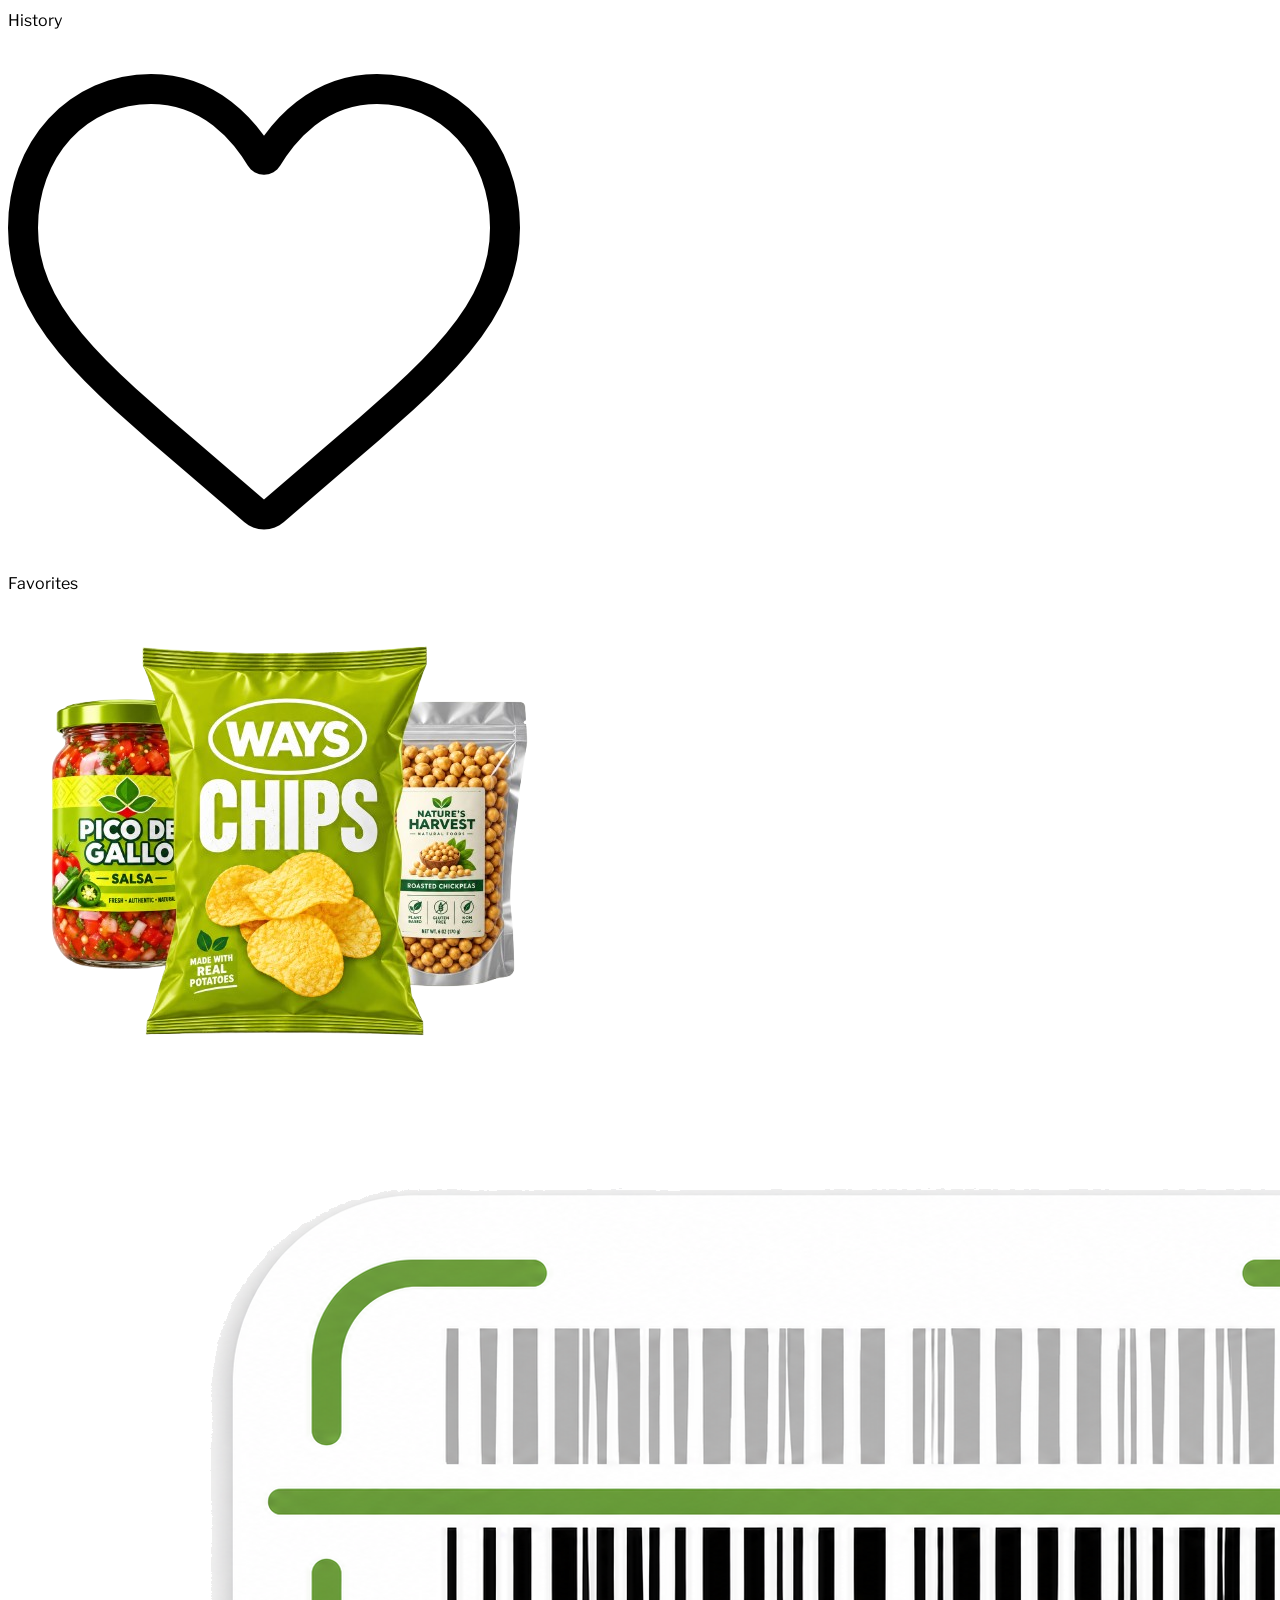
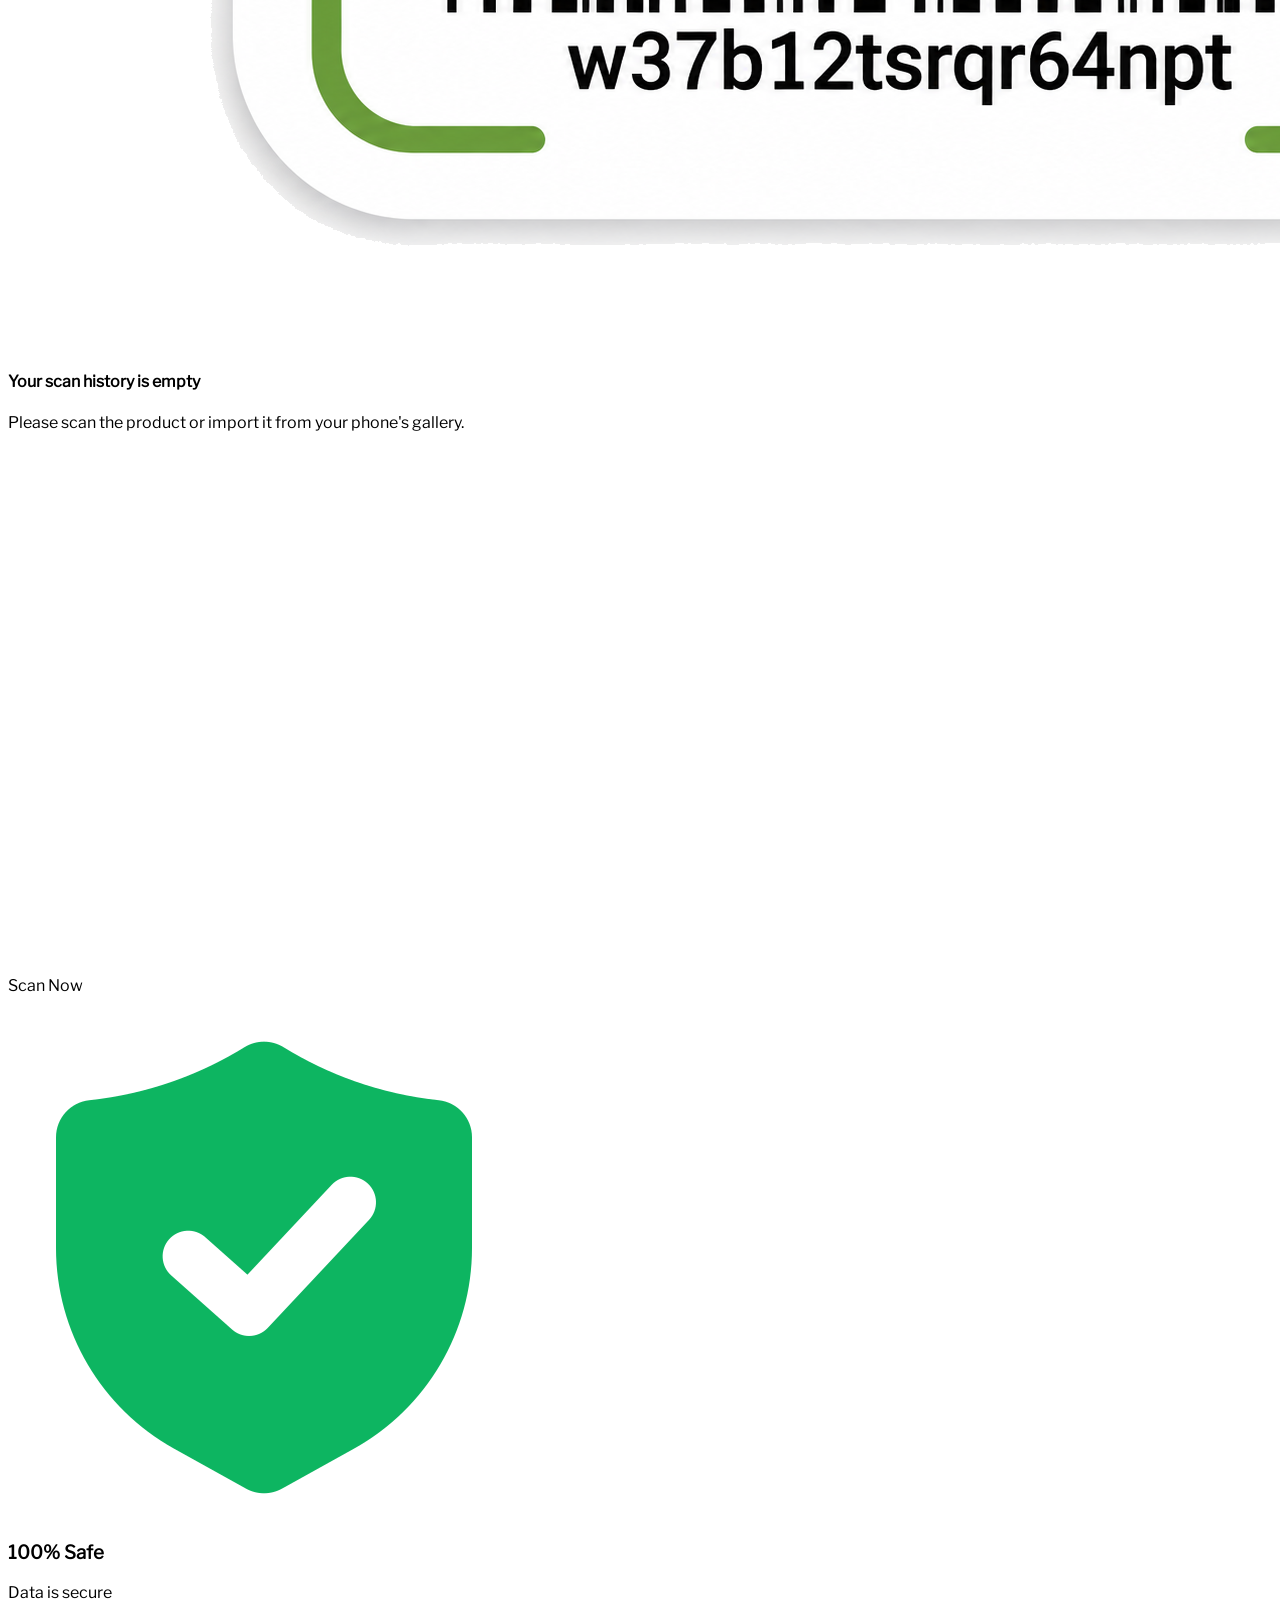
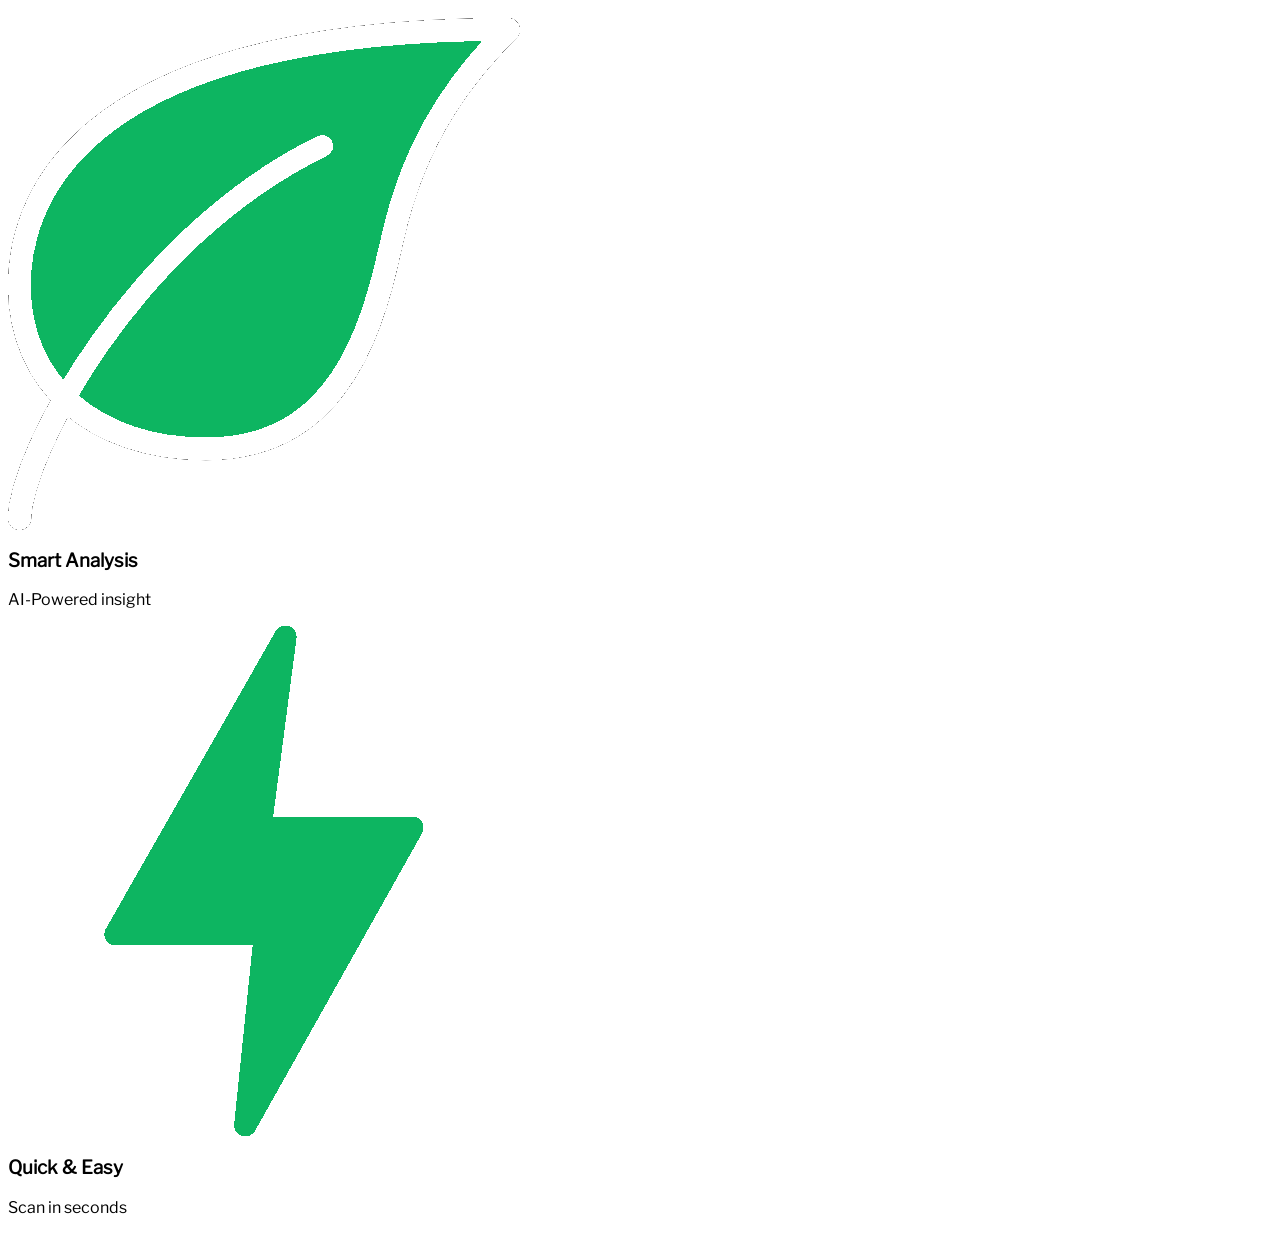
==== commit 54ceb2f5: "fix: spacing 3rd page" ====
--- a/index.html
+++ b/index.html
@@ -6,6 +6,7 @@
     <link rel="stylesheet" href="./css/style.css" />
   </head>
   <body class="Gradient">
+    <!-- NAVBAR -->
     <div class="NavBar">
       <div class="Pro">
         <img src="./img/crown.png" alt="crown" />
@@ -14,6 +15,7 @@
       <div class="BellIcon"><img src="./img/bell.png" alt="bell" /></div>
     </div>
 
+    <!-- TOGGLES -->
     <div class="Toggles">
       <div class="History">
         <img src="./img/clock.png" alt="clock" />
@@ -25,11 +27,13 @@
       </div>
     </div>
 
+    <!-- PICTURE DISPLAY -->
     <div class="YummyPicture">
       <img src="./img/chips.png" alt="chips" />
       <div class="Barcode"><img src="./img/barcode.png" alt="barcode" /></div>
     </div>
 
+    <!-- SCAN HISTORY -->
     <div class="InfoBox">
       <div class="Info">
         <h4>Your scan history is empty</h4>
@@ -41,6 +45,8 @@
         <p>Scan Now</p>
       </div>
     </div>
+
+    <!-- CARDS -->
     <div class="CardContainer">
       <div class="Card">
         <img src="./img/insurance.png" alt="" />
--- a/css/style.css
+++ b/css/style.css
@@ -1,7 +1,6 @@
 
 @media screen and (max-width: 440px) {
     .Gradient {
-    background: #50cc47;
     background: linear-gradient(
         180deg,
         rgba(80, 204, 71, 1) 0%,
@@ -11,11 +10,10 @@
     );
 }
 
-
-
 .NavBar {
-  display: flex;
-  justify-content: space-between;
+    margin-top: 30px;
+    display: flex;
+    justify-content: space-between;
 }
 
 .Pro {
@@ -123,9 +121,31 @@
     width: 70%;
 }
 
+.Info h4 {
+    font-size: 22px;
+}
+
 .Info p {
     margin-top: -10px;
     text-align: center;
+    color: #7b7878;
+}
+
+.SecuredBy {
+    margin-top: 15px;
+    margin-bottom: 9px;
+    display: flex;
+    justify-content: center;
+    align-items: center;
+}
+
+.SecuredBy img {
+    object-fit: contain;
+    height: 20px;
+}
+
+.SecuredBy p {
+    color: #7b7878;
 }
 
 .CardContainer {
@@ -163,6 +183,7 @@
 }
 
 .ProductContainer {
+    margin-top: 30px;
     display: flex;
     justify-content: center;
 }
@@ -247,14 +268,96 @@
     object-fit: contain;
 }
 
+.OfferContainer {
+    display: flex;
+    justify-content: center;
+    align-items: center;
+    flex-direction: column;
+}
+
 .Offer {
-    background-color: rgba(240, 248, 255, 0.669);
-    /* width: 300px; */
+    background-color: rgba(240, 255, 255, 0.45);;
+    display: flex;
+    justify-content: center;
+    align-items: center;
+    height: 50px;
+    width: 300px;
+    border-radius: 30px;
+}
+
+.Offer p {
+    font-size: 18px;
+}
+
+.Discount {
+    display: flex;
+    flex-direction: column;
+    justify-content: center;
+    align-items: center;
+}
+
+.DiscountTextDivider {
+    display: flex;
+    align-items: center;
+    justify-content: center;
+    margin-bottom: 2px;
+}
+
+.DiscountTextDivider p {
+    font-size: 20px;
+    margin: 0;
+}
+
+.DiscountClaim {
+    display: flex;
+    justify-content: center;
+    align-items: center;
+    gap: 3px;
+    background-color: #50cc47;
+    border-radius: 20px;
     height: 40px;
-    border-radius: 30px;
-}
-
-.ScanBox {
+}
+
+
+.Discount h1 {
+    font-size: 65px;
+    margin: 7px;
+    /* marg */
+}
+
+.Discount p {
+    margin: 0;
+}
+
+
+.Strikethrough {
+    text-decoration:line-through;
+}
+.GreenBox {
+    margin-top: 50px;
+    background-color: #50cc47;
+    border-radius: 10px;
+    width: 100px;
+    height: 8px;
+}
+
+.ClaimContainer {
+    margin-top: 30px;
+    display: flex;
+    justify-content: center;
+    align-items: center;
+    flex-direction: column;
+}
+
+.ClaimContainer p {
+    margin: 7px;
+}
+
+.GreenText {
+    color: #50cc47;;
+}
+
+.ScanBox, .ScanBoxWide {
     display: flex;
     justify-content: center;
     align-items: center;
@@ -265,6 +368,21 @@
     height: 35px;
 }
 
+.ScanBox {
+    height: 35px;
+    width: 53%;
+}
+
+.ScanBoxWide {
+    height: 40px;
+    width: 100%;
+}
+
+.ScanBoxWide p {
+    font-size: 18px;
+    color: aliceblue;
+}
+
 .ScanBox p {
     font-size: 14px;
     color: aliceblue;
@@ -275,16 +393,20 @@
     width: 17px;
 }
 
+.OrangeText {
+    color: #FA3E00;;
+}
+
+}
 
 
 p {
   font-family: "Libre Franklin";
 }
 
-h3,h4 {
+h1,h2,h3,h4,h5,h6 {
     font-family: "Libre Franklin";
     font-weight: 700;
-}
 }
 
 @font-face {
